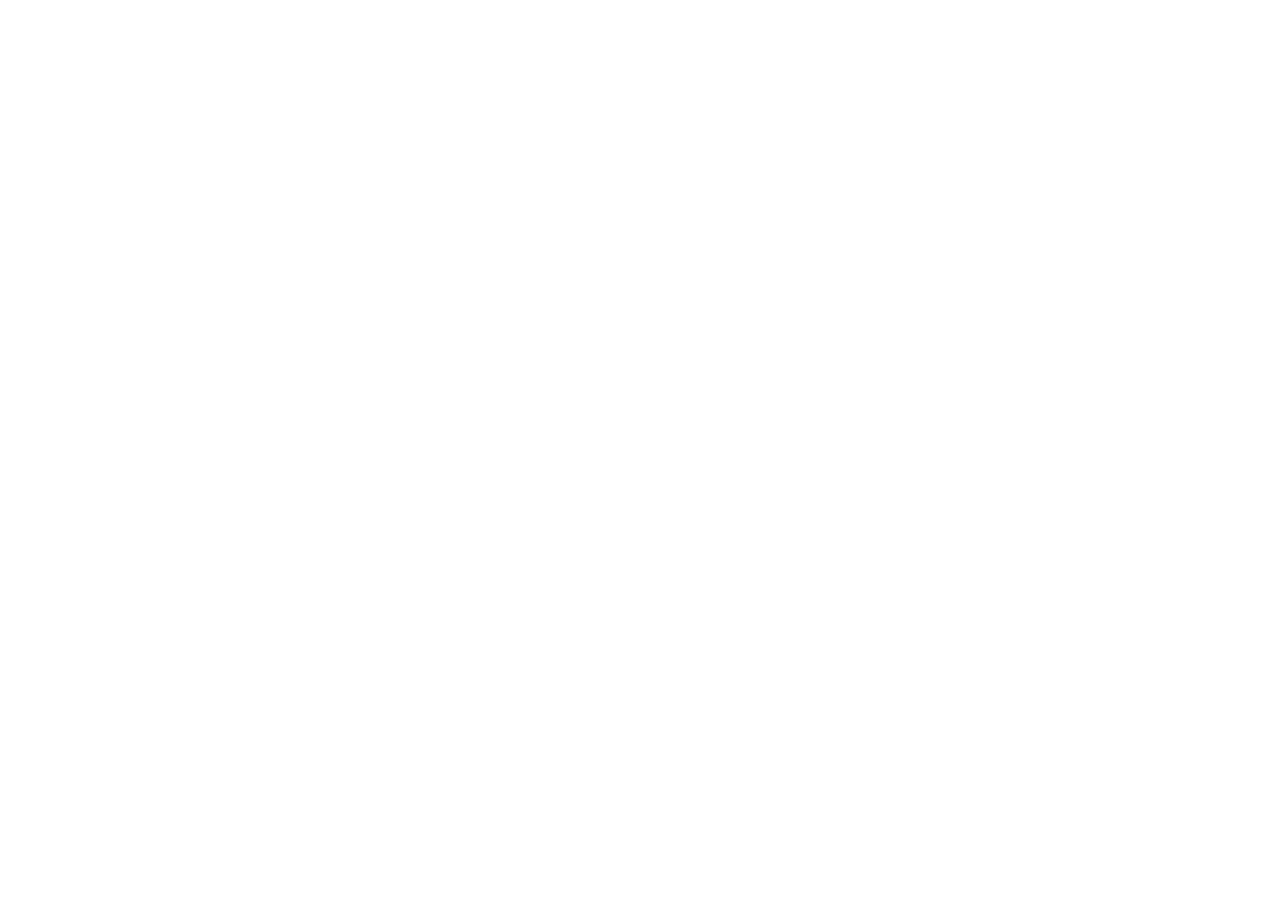
==== index.html @ 4413dfde "first commit" ====
<!DOCTYPE HTML>
<html lang="en-US">
    <head>
        <meta charset="UTF-8">
        <meta http-equiv="refresh" content="0; url=https://denihida1216.github.io/web">
        <script type="text/javascript">
            window.location.href = "https://denihida1216.github.io/web"
        </script>
        <title>Page Redirection</title>
    </head>
    <body>
        <!-- Note: don't tell people to `click` the link, just tell them that it is a link. -->
        If you are not redirected automatically, follow this <a href='https://denihida1216.github.io/web'>Link</a>.
    </body>
</html>
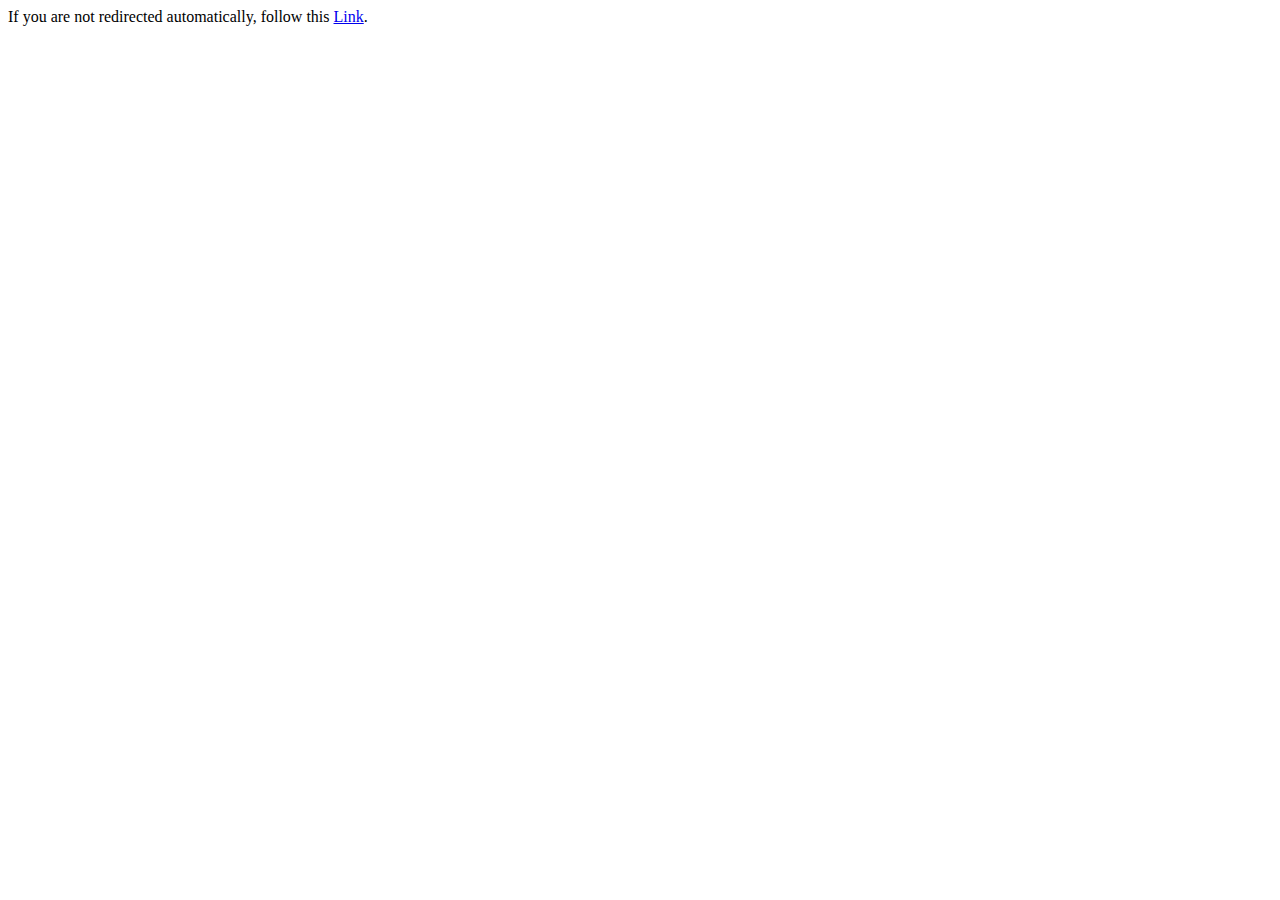
==== commit 2cc33e41: "updates" ====
--- a/index.html
+++ b/index.html
@@ -1,12 +1,31 @@
 <!DOCTYPE HTML>
 <html lang="en-US">
     <head>
-        <meta charset="UTF-8">
-        <meta http-equiv="refresh" content="0; url=https://denihida1216.github.io/web">
-        <script type="text/javascript">
-            window.location.href = "https://denihida1216.github.io/web"
-        </script>
-        <title>Page Redirection</title>
+    <!-- Global site tag (gtag.js) - Google Analytics -->
+    <script async src="https://www.googletagmanager.com/gtag/js?id=UA-164557093-2"></script>
+    <script>
+      window.dataLayer = window.dataLayer || [];
+      function gtag(){dataLayer.push(arguments);}
+      gtag('js', new Date());
+
+      gtag('config', 'UA-164557093-2');
+    </script>
+    <meta charset="utf-8" />
+    <meta content='id_ID' property='og:locale' />
+    <meta content='ms_MY' property='og:locale:alternate' />
+    <meta content='en_US' property='og:locale:alternate' />
+    <meta name="google-site-verification" content="7cioTPBHH5xs5uj-5mH_S4ZU183a3bnICczAwka-W1w" />
+    <link rel="icon" href="https://denihida1216.github.io/favicon.ico" />
+    <meta name="viewport" content="width=device-width, initial-scale=1" />
+    <meta name="theme-color" content="#000000" />
+    <meta
+      name="description"
+      content="Website Deni Hidayat"
+    />
+    <link rel="apple-touch-icon" href="https://denihida1216.github.io/logo192.png" />
+    <link rel="manifest" href="https://denihida1216.github.io/manifest.json" />
+        
+        <title>Deni Hidayat</title>
     </head>
     <body>
         <!-- Note: don't tell people to `click` the link, just tell them that it is a link. -->
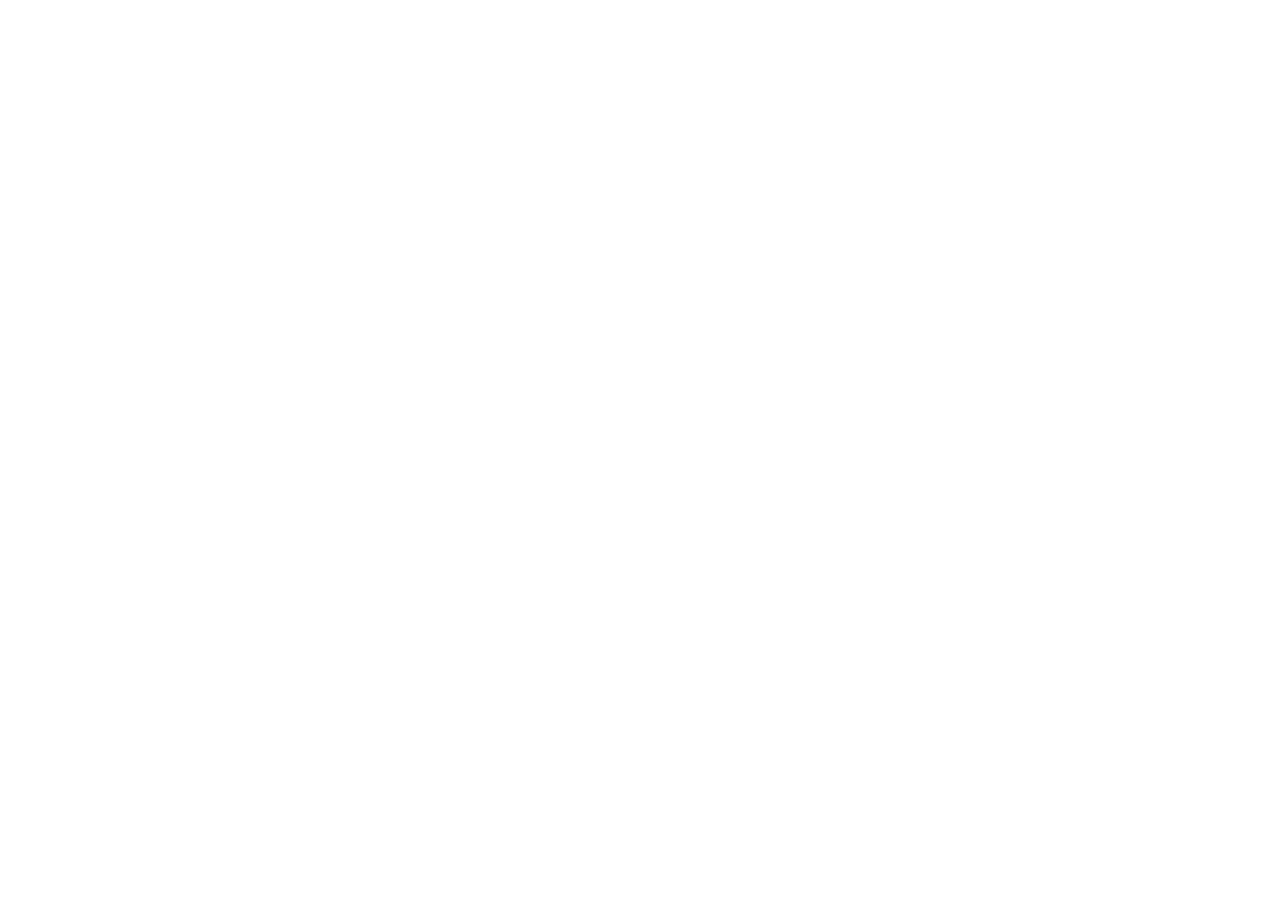
==== commit 20b091cc: "updates" ====
--- a/index.html
+++ b/index.html
@@ -14,17 +14,20 @@
     <meta content='id_ID' property='og:locale' />
     <meta content='ms_MY' property='og:locale:alternate' />
     <meta content='en_US' property='og:locale:alternate' />
-    <meta name="google-site-verification" content="7cioTPBHH5xs5uj-5mH_S4ZU183a3bnICczAwka-W1w" />
-    <link rel="icon" href="https://denihida1216.github.io/favicon.ico" />
     <meta name="viewport" content="width=device-width, initial-scale=1" />
     <meta name="theme-color" content="#000000" />
     <meta
       name="description"
       content="Website Deni Hidayat"
     />
+    <meta name="google-site-verification" content="7cioTPBHH5xs5uj-5mH_S4ZU183a3bnICczAwka-W1w" />
+        <meta http-equiv="refresh" content="0; url=https://denihida1216.github.io/web">
+        <script type="text/javascript">
+            window.location.href = "https://denihida1216.github.io/web"
+        </script>
+    <link rel="icon" href="https://denihida1216.github.io/favicon.ico" />
     <link rel="apple-touch-icon" href="https://denihida1216.github.io/logo192.png" />
     <link rel="manifest" href="https://denihida1216.github.io/manifest.json" />
-        
         <title>Deni Hidayat</title>
     </head>
     <body>
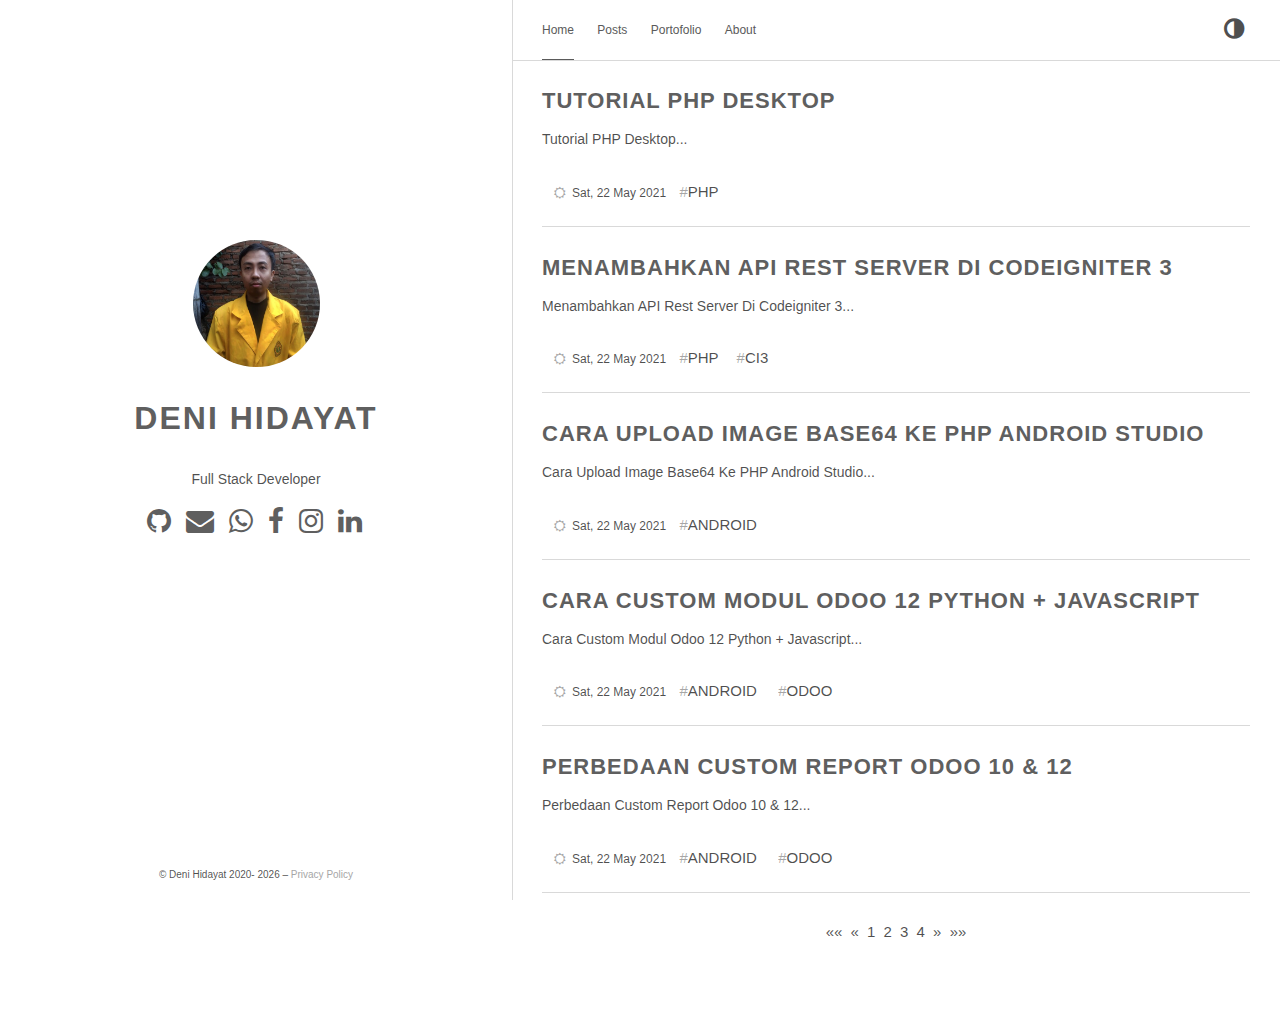
==== commit d78b9434: "update index" ====
--- a/index.html
+++ b/index.html
@@ -1,37 +1,286 @@
-<!DOCTYPE HTML>
-<html lang="en-US">
-    <head>
-    <!-- Global site tag (gtag.js) - Google Analytics -->
-    <script async src="https://www.googletagmanager.com/gtag/js?id=UA-164557093-2"></script>
-    <script>
-      window.dataLayer = window.dataLayer || [];
-      function gtag(){dataLayer.push(arguments);}
-      gtag('js', new Date());
-
-      gtag('config', 'UA-164557093-2');
-    </script>
-    <meta charset="utf-8" />
-    <meta content='id_ID' property='og:locale' />
-    <meta content='ms_MY' property='og:locale:alternate' />
-    <meta content='en_US' property='og:locale:alternate' />
-    <meta name="viewport" content="width=device-width, initial-scale=1" />
-    <meta name="theme-color" content="#000000" />
-    <meta
-      name="description"
-      content="Website Deni Hidayat"
-    />
-    <meta name="google-site-verification" content="7cioTPBHH5xs5uj-5mH_S4ZU183a3bnICczAwka-W1w" />
-        <meta http-equiv="refresh" content="0; url=https://denihida1216.github.io/web">
-        <script type="text/javascript">
-            window.location.href = "https://denihida1216.github.io/web"
-        </script>
-    <link rel="icon" href="https://denihida1216.github.io/favicon.ico" />
-    <link rel="apple-touch-icon" href="https://denihida1216.github.io/logo192.png" />
-    <link rel="manifest" href="https://denihida1216.github.io/manifest.json" />
-        <title>Deni Hidayat</title>
-    </head>
-    <body>
-        <!-- Note: don't tell people to `click` the link, just tell them that it is a link. -->
-        If you are not redirected automatically, follow this <a href='https://denihida1216.github.io/web'>Link</a>.
-    </body>
+<!DOCTYPE html>
+<html lang="id" data-theme="light">
+
+<head>
+  <title> Deni Hidayat | Website of Deni Hidayat </title>
+  <meta charset="utf-8">
+  <meta http-equiv="X-UA-Compatible" content="ie=edge">
+  <meta name="description" content="Deni Hidayat Full Stack Developer">
+  <meta property="og:url" content="https://denihida1216.github.io/">
+  <meta property="og:title" content="Ideas, Learning, Focus, Blog">
+  <meta property="og:description" content="Deni Hidayat Full Stack Developer">
+  <meta property="og:image" content="https://denihida1216.github.io/images/preview.png">
+  <meta property="og:site_name" content="Deni Hidayat">
+  <meta property="og:ttl" content="3600">
+  <meta name="google-site-verification" content="7cioTPBHH5xs5uj-5mH_S4ZU183a3bnICczAwka-W1w" />
+  <meta name="generator" content="Hugo 0.83.1" />
+  <meta name="viewport" content="width=device-width,initial-scale=1,viewport-fit=cover">
+  <link rel="stylesheet"
+    href="https://denihida1216.github.io/css/style.min.67cd718c0a3c8009c771494d381fb7128246a454bd0518fed97cb65d257db948.css"
+    integrity="sha256-Z81xjAo8gAnHcUlNOB&#43;3EoJGpFS9BRj&#43;2Xy2XSV9uUg=" crossorigin="anonymous" type="text/css">
+  <link rel="stylesheet" href="https://denihida1216.github.io/css/custom.css" type="text/css">
+  <link href="https://stackpath.bootstrapcdn.com/font-awesome/4.7.0/css/font-awesome.min.css" rel="stylesheet"
+    integrity="sha384-wvfXpqpZZVQGK6TAh5PVlGOfQNHSoD2xbE+QkPxCAFlNEevoEH3Sl0sibVcOQVnN" crossorigin="anonymous">
+  <link rel="shortcut icon" href="https://denihida1216.github.io/favicons/favicon.ico" type="image/x-icon">
+  <link rel="apple-touch-icon" sizes="180x180" href="https://denihida1216.github.io/favicons/apple-touch-icon.png">
+  <link rel="icon" type="image/png" sizes="32x32" href="https://denihida1216.github.io/favicons/favicon-32x32.png">
+  <link rel="icon" type="image/png" sizes="16x16" href="https://denihida1216.github.io/favicons/favicon-16x16.png">
+  <link rel="manifest" href="https://denihida1216.github.io/favicons/site.webmanifest">
+  <link rel="mask-icon" href="https://denihida1216.github.io/favicons/safari-pinned-tab.svg" color="#5bbad5">
+  <meta name="application-name" content="Deni&nbsp;Hidayat" />
+  <meta name="msapplication-TileColor" content="#FFFFFF" />
+  <meta name="theme-color" content="#FFFFFF">
+  <link rel="canonical" href="https://denihida1216.github.io/">
+  <script type="text/javascript"
+    src="https://denihida1216.github.io/js/anatole-header.min.c275265a259296f3dd50e8236a77fcbcadb1dbb9597d3045c675dcc2c7c58a93.js"
+    integrity="sha256-wnUmWiWSlvPdUOgjanf8vK2x27lZfTBFxnXcwsfFipM=" crossorigin="anonymous"></script>
+  <script type="application/javascript">
+    var doNotTrack = false;
+    if (!doNotTrack) {
+      (function (i, s, o, g, r, a, m) {
+        i['GoogleAnalyticsObject'] = r; i[r] = i[r] || function () {
+          (i[r].q = i[r].q || []).push(arguments)
+        }, i[r].l = 1 * new Date(); a = s.createElement(o),
+          m = s.getElementsByTagName(o)[0]; a.async = 1; a.src = g; m.parentNode.insertBefore(a, m)
+      })(window, document, 'script', 'https://www.google-analytics.com/analytics.js', 'ga');
+      ga('create', 'UA-164557093-2', 'auto');
+
+      ga('send', 'pageview');
+    }
+  </script>
+</head>
+
+<body>
+  <div class="sidebar animated fadeInDown">
+    <div class="logo-title">
+      <div class="title">
+        <img class="lazy" data-src="https://denihida1216.github.io/images/profil.jpg" alt="profile picture">
+        <h3 title=""><a href="/">Deni Hidayat</a></h3>
+        <div class="description">
+          <p>Full Stack Developer</p>
+        </div>
+      </div>
+    </div>
+    <ul class="social-links">
+      <li>
+        <a href="https://github.com/denihida1216" rel="me" target="_blank" aria-label="GitHub">
+          <i class="fa fa-2x fa-github" aria-hidden="true"></i>
+        </a>
+      </li>
+      <li>
+        <a href="mailto:denihida1216@gmail.com" rel="me" target="_blank" aria-label="e-mail">
+          <i class="fa fa-2x fa-envelope" aria-hidden="true"></i>
+        </a>
+      </li>
+      <li>
+        <a href="https://api.whatsapp.com/send?phone=6285721661555" rel="me" target="_blank" aria-label="whatsapp">
+          <i class="fa fa-2x fa-whatsapp" aria-hidden="true"></i>
+        </a>
+      </li>
+      <li>
+        <a href="https://www.facebook.com/denihida1216" rel="me" target="_blank" aria-label="facebook">
+          <i class="fa fa-2x fa-facebook" aria-hidden="true"></i>
+        </a>
+      </li>
+      <li>
+        <a href="https://www.instagram.com/denihida1216" rel="me" target="_blank" aria-label="instagram">
+          <i class="fa fa-2x fa-instagram" aria-hidden="true"></i>
+        </a>
+      </li>
+      <li>
+        <a href="https://id.linkedin.com/in/denihida1216" rel="me" target="_blank" aria-label="linkedin">
+          <i class="fa fa-2x fa-linkedin" aria-hidden="true"></i>
+        </a>
+      </li>
+    </ul>
+    <div class="footer">
+      <div class="by_farbox">&copy; Deni Hidayat 2020-
+        <script type="text/javascript">document.write(new Date().getFullYear());</script> &ndash; <a
+          href="/privacy-policy" class="text-secondary"> Privacy
+          Policy</a>
+      </div>
+    </div>
+  </div>
+  <div class="main">
+    <div class="page-top animated fadeInDown">
+      <ul class="nav">
+        <li><a class="current" href="/" title="">Home</a></li>
+        <li><a href="/post/" title="">Posts</a></li>
+        <li><a href="/portofolio/" title="">Portofolio</a></li>
+        <li><a href="/about/" title="">About</a></li>
+      </ul>
+      <div class="themeswitcher">
+        <a class="theme-switch" title="Switch Theme">
+          <i class="fa fa-adjust fa-fw" aria-hidden="true"></i>
+        </a>
+      </div>
+    </div>
+    <div class="autopagerize_page_element">
+      <div class="content">
+
+        <div class="post animated fadeInDown">
+          <div class="post-title">
+            <h3><a href="/post/tutorial-php-desktop/">Tutorial PHP Desktop</a>
+            </h3>
+          </div>
+          <div class="post-content">
+            <div class="p_part">
+              <p>Tutorial PHP Desktop...</p>
+            </div>
+            <div class="p_part">
+              <p></p>
+            </div>
+          </div>
+          <div class="post-footer">
+            <div class="meta">
+              <div class="info"><i class="fa fa-sun-o"></i><span class="date">Sat, 22 May 2021</span>
+                <a class="tag" href="/tags/php/">PHP</a>
+              </div>
+            </div>
+          </div>
+        </div>
+
+        <div class="post animated fadeInDown">
+          <div class="post-title">
+            <h3><a href="/post/menambahkan-api-rest-server-di-codeigniter3/">Menambahkan API Rest Server Di Codeigniter 3</a>
+            </h3>
+          </div>
+          <div class="post-content">
+            <div class="p_part">
+              <p>Menambahkan API Rest Server Di Codeigniter 3...</p>
+            </div>
+            <div class="p_part">
+              <p></p>
+            </div>
+          </div>
+          <div class="post-footer">
+            <div class="meta">
+              <div class="info"><i class="fa fa-sun-o"></i><span class="date">Sat, 22 May 2021</span>
+                <a class="tag" href="/tags/php/">PHP</a><a class="tag" href="/tags/ci3/">CI3</a>
+              </div>
+            </div>
+          </div>
+        </div>
+
+        <div class="post animated fadeInDown">
+          <div class="post-title">
+            <h3><a href="/post/cara-upload-image-base64-ke-php-android-studio/">Cara Upload Image Base64 Ke PHP Android Studio</a>
+            </h3>
+          </div>
+          <div class="post-content">
+            <div class="p_part">
+              <p>Cara Upload Image Base64 Ke PHP Android Studio...</p>
+            </div>
+            <div class="p_part">
+              <p></p>
+            </div>
+          </div>
+          <div class="post-footer">
+            <div class="meta">
+              <div class="info"><i class="fa fa-sun-o"></i><span class="date">Sat, 22 May 2021</span>
+                <a class="tag" href="/tags/anroid/">ANDROID</a>
+              </div>
+            </div>
+          </div>
+        </div>
+
+        <div class="post animated fadeInDown">
+          <div class="post-title">
+            <h3><a href="/post/cara-custom-modul-odoo12-python-javascript/">Cara Custom Modul Odoo 12 Python + Javascript</a>
+            </h3>
+          </div>
+          <div class="post-content">
+            <div class="p_part">
+              <p>Cara Custom Modul Odoo 12 Python + Javascript...</p>
+            </div>
+            <div class="p_part">
+              <p></p>
+            </div>
+          </div>
+          <div class="post-footer">
+            <div class="meta">
+              <div class="info"><i class="fa fa-sun-o"></i><span class="date">Sat, 22 May 2021</span>
+                <a class="tag" href="/tags/anroid/">ANDROID</a>
+                <a class="tag" href="/tags/odoo/">ODOO</a>
+              </div>
+            </div>
+          </div>
+        </div>
+
+        <div class="post animated fadeInDown">
+          <div class="post-title">
+            <h3><a href="/post/perbedaan-custom-report-odoo10-12/">Perbedaan Custom Report Odoo 10 & 12</a>
+            </h3>
+          </div>
+          <div class="post-content">
+            <div class="p_part">
+              <p>Perbedaan Custom Report Odoo 10 & 12...</p>
+            </div>
+            <div class="p_part">
+              <p></p>
+            </div>
+          </div>
+          <div class="post-footer">
+            <div class="meta">
+              <div class="info"><i class="fa fa-sun-o"></i><span class="date">Sat, 22 May 2021</span>
+                <a class="tag" href="/tags/anroid/">ANDROID</a>
+                <a class="tag" href="/tags/odoo/">ODOO</a>
+              </div>
+            </div>
+          </div>
+        </div>
+
+        <div class="pagination">
+          <ul class="pagination">
+            <li class="page-item">
+              <a href="/" class="page-link" aria-label="First"><span aria-hidden="true">&laquo;&laquo;</span></a>
+            </li>
+
+            <li class="page-item disabled">
+              <a class="page-link" aria-label="Previous"><span aria-hidden="true">&laquo;</span></a>
+            </li>
+            <li class="page-item active"><a class="page-link" href="/">1</a></li>
+            <li class="page-item"><a class="page-link" href="/page/2/">2</a></li>
+            <li class="page-item"><a class="page-link" href="/page/3/">3</a></li>
+            <li class="page-item"><a class="page-link" href="/page/4/">4</a></li>
+            <li class="page-item">
+              <a href="/page/2/" class="page-link" aria-label="Next"><span aria-hidden="true">&raquo;</span></a>
+            </li>
+            <li class="page-item">
+              <a href="/page/4/" class="page-link" aria-label="Last"><span aria-hidden="true">&raquo;&raquo;</span></a>
+            </li>
+          </ul>
+        </div>
+      </div>
+    </div>
+  </div>
+</body>
+<script type="text/javascript"
+  src="https://denihida1216.github.io/js/jquery.min.86b1e8f819ee2d9099a783e50b49dff24282545fc40773861f9126b921532e4c.js"
+  integrity="sha256-hrHo&#43;BnuLZCZp4PlC0nf8kKCVF/EB3OGH5EmuSFTLkw=" crossorigin="anonymous"></script>
+<script type="text/javascript"
+  src="https://denihida1216.github.io/js/bundle.min.0f9c74cb78f13d1f15f33daff4037c70354f98acfbb97a6f61708966675c3cae.js"
+  integrity="sha256-D5x0y3jxPR8V8z2v9AN8cDVPmKz7uXpvYXCJZmdcPK4=" crossorigin="anonymous"></script>
+<script type="text/javascript"
+  src="https://denihida1216.github.io/js/medium-zoom.min.92f21c856129f84aeb719459b3e6ac621a3032fd7b180a18c04e1d12083f8aba.js"
+  integrity="sha256-kvIchWEp&#43;ErrcZRZs&#43;asYhowMv17GAoYwE4dEgg/iro=" crossorigin="anonymous"></script>
+<script type="text/javascript" src="https://denihida1216.github.io/js/jquery.lazy.min.js" crossorigin="anonymous"></script>
+
+<script type="application/javascript">
+  var doNotTrack = false;
+  if (!doNotTrack) {
+    window.ga = window.ga || function () { (ga.q = ga.q || []).push(arguments) }; ga.l = +new Date;
+    ga('create', 'UA-164557093-2', 'auto');
+
+    ga('send', 'pageview');
+  }
+  $(function () {
+    $('.lazy').lazy();
+  });
+</script>
+<script async src='https://www.google-analytics.com/analytics.js'></script>
+
 </html>
+</body>
+
+</html>